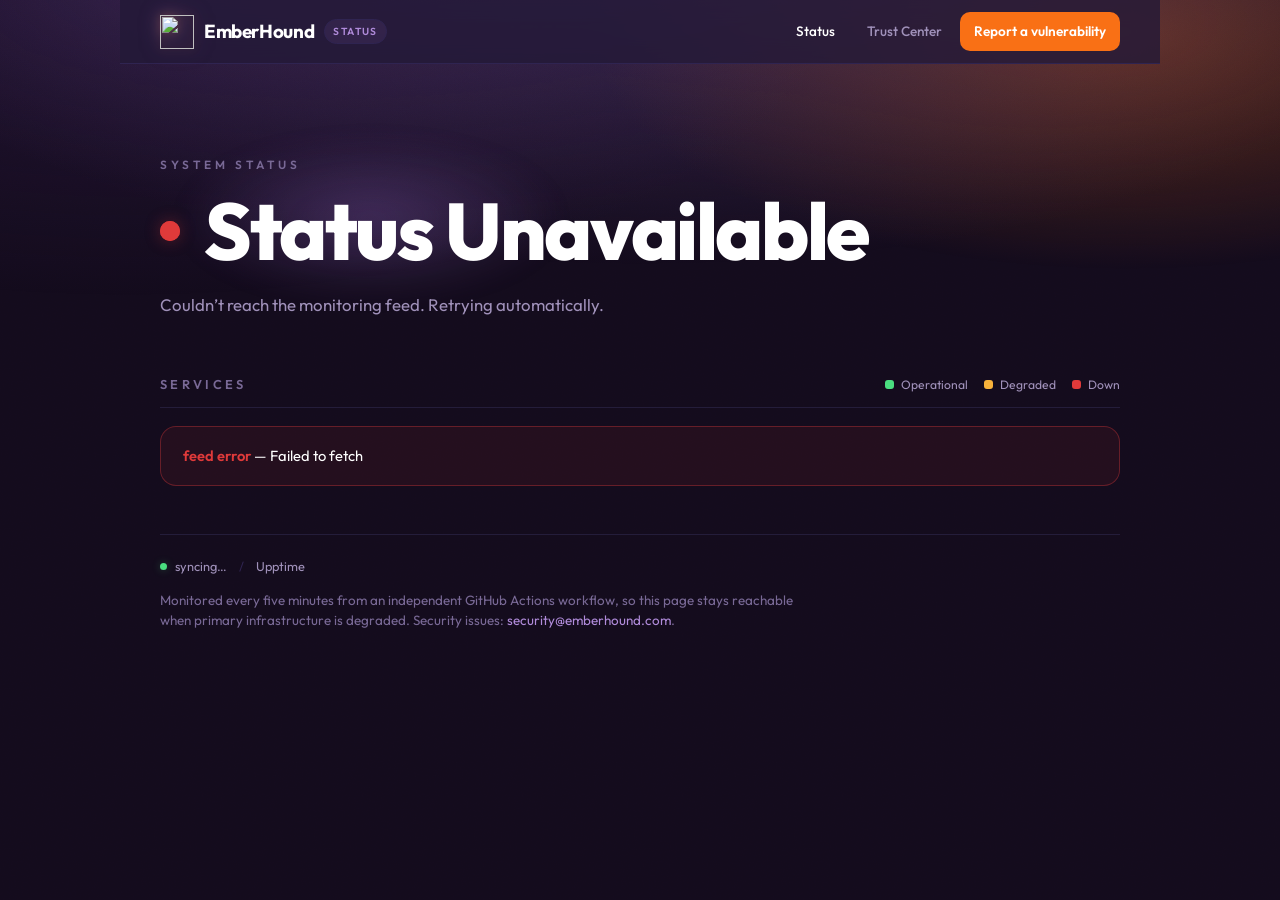
==== docs/index.html @ faf20314 "Add custom EmberHound-branded status page in /docs Replaces the generic default Upptime Svelte theme" ====
<!DOCTYPE html>
<html lang="en">
<head>
  <meta charset="UTF-8" />
  <meta name="viewport" content="width=device-width, initial-scale=1.0" />
  <title>EmberHound — Service Status</title>
  <meta name="description" content="Real-time and historical status of EmberHound services. Monitored every five minutes from an independent GitHub Actions workflow." />
  <meta name="theme-color" content="#140c1d" />
  <link rel="icon" href="https://emberhound.com/logo-icon.png" />

  <!-- Open Graph -->
  <meta property="og:title" content="EmberHound — Service Status" />
  <meta property="og:description" content="Real-time and historical status of EmberHound services." />
  <meta property="og:image" content="https://emberhound.com/logo-icon.png" />
  <meta property="og:type" content="website" />

  <link rel="preconnect" href="https://fonts.googleapis.com" />
  <link rel="preconnect" href="https://fonts.gstatic.com" crossorigin />
  <link href="https://fonts.googleapis.com/css2?family=Outfit:wght@400;500;600;700;800&display=swap" rel="stylesheet" />

  <link rel="stylesheet" href="assets/styles.css" />
</head>
<body>
  <!-- atmosphere layers -->
  <div class="bg-glow" aria-hidden="true"></div>
  <div class="bg-grain" aria-hidden="true"></div>
  <div class="bg-scan" aria-hidden="true"></div>

  <div class="shell">
    <header class="masthead">
      <a class="wordmark" href="/" aria-label="EmberHound status home">
        <span class="wordmark__mark">
          <img src="https://emberhound.com/logo-icon.png" alt="" width="34" height="34" aria-hidden="true" />
        </span>
        <span class="wordmark__text">EmberHound</span>
        <span class="wordmark__tag">Status</span>
      </a>

      <nav class="nav" aria-label="Primary">
        <a class="nav__link nav__link--active" href="/">Status</a>
        <a class="nav__link" href="https://emberhound.com/trust">Trust Center</a>
        <a class="nav__link nav__link--cta" href="mailto:security@emberhound.com">Report a vulnerability</a>
      </nav>
    </header>

    <main>
      <!-- HERO VERDICT -->
      <section class="verdict" id="verdict" aria-live="polite" aria-busy="true">
        <p class="verdict__eyebrow">System Status</p>
        <div class="verdict__line">
          <span class="verdict__dot" id="verdict-dot" data-state="loading"></span>
          <h1 class="verdict__headline" id="verdict-headline">Connecting&hellip;</h1>
        </div>
        <p class="verdict__sub" id="verdict-sub">
          Fetching live signal from the monitoring workflow.
        </p>
      </section>

      <!-- SERVICES -->
      <section class="services" aria-label="Monitored services">
        <div class="services__head">
          <h2 class="services__title">Services</h2>
          <span class="services__legend">
            <span class="legend__item"><i class="legend__sw legend__sw--up"></i>Operational</span>
            <span class="legend__item"><i class="legend__sw legend__sw--degraded"></i>Degraded</span>
            <span class="legend__item"><i class="legend__sw legend__sw--down"></i>Down</span>
          </span>
        </div>
        <div id="services" class="services__list" role="list">
          <!-- skeleton placeholders, replaced on load -->
          <div class="card card--skeleton" role="listitem"></div>
          <div class="card card--skeleton" role="listitem"></div>
          <div class="card card--skeleton" role="listitem"></div>
          <div class="card card--skeleton" role="listitem"></div>
        </div>
      </section>
    </main>

    <footer class="footer">
      <div class="footer__meta">
        <span class="footer__sync" id="sync">
          <span class="footer__sync-dot"></span>
          <span id="sync-text">syncing&hellip;</span>
        </span>
        <span class="footer__sep" aria-hidden="true">/</span>
        <span class="footer__gen" id="generator">Upptime</span>
      </div>
      <p class="footer__note">
        Monitored every five minutes from an independent GitHub&nbsp;Actions workflow, so this page stays
        reachable when primary infrastructure is degraded. Security issues:
        <a href="mailto:security@emberhound.com">security@emberhound.com</a>.
      </p>
    </footer>
  </div>

  <!-- floating tooltip for history ticks -->
  <div class="tip" id="tip" role="status" aria-hidden="true"></div>

  <script src="assets/app.js" defer></script>
</body>
</html>
---- docs/assets/styles.css ----
/* =========================================================================
   EmberHound Status — aligned to the emberhound.com brand system.
   Tokens mirror the app's CSS variables (HSL), font Outfit, 1rem radii,
   violet primary + orange secondary on a deep-indigo ground.
   ========================================================================= */

:root {
  /* surfaces — from app: --background 268 43% 8%, --card 258 37% 16% */
  --bg:        hsl(268 43% 8%);
  --bg-2:      hsl(266 40% 6%);
  --panel:     hsl(258 36% 15%);
  --panel-2:   hsl(257 36% 19%);
  --panel-80:  hsl(258 37% 16% / .8);
  --line:      hsl(254 38% 23%);
  --line-soft: hsl(256 34% 17%);

  /* ink — foreground white, muted-foreground 262 23% 65% */
  --ink:       hsl(0 0% 100%);
  --ink-soft:  hsl(262 30% 82%);
  --ink-dim:   hsl(262 23% 65%);
  --ink-faint: hsl(262 18% 50%);

  /* brand — primary violet 268 40% 56%, secondary orange 24 95% 53% */
  --primary:      hsl(268 40% 56%);
  --primary-soft: hsl(268 52% 70%);
  --primary-glow: hsl(268 40% 56% / .40);
  --accent:       hsl(24 95% 53%);
  --accent-soft:  hsl(24 95% 62%);
  --accent-glow:  hsl(24 95% 53% / .32);

  /* semantic — app status tokens */
  --up:        hsl(142 69% 58%);
  --up-glow:   hsl(142 69% 58% / .30);
  --degraded:  hsl(38 92% 60%);
  --deg-glow:  hsl(38 92% 60% / .30);
  --down:      hsl(0 72% 55%);
  --down-glow: hsl(0 72% 55% / .35);

  /* type — Outfit everywhere, like the app */
  --display: "Outfit", ui-sans-serif, system-ui, sans-serif;
  --body:    "Outfit", ui-sans-serif, system-ui, sans-serif;

  --radius:    16px;   /* app --radius: 1rem */
  --radius-sm: 10px;
  --radius-xs: 8px;
  --maxw:      1040px;
}

* { box-sizing: border-box; }
html { -webkit-text-size-adjust: 100%; }

body {
  margin: 0;
  min-height: 100vh;
  background: var(--bg);
  color: var(--ink);
  font-family: var(--body);
  font-size: 16px;
  line-height: 1.5;
  -webkit-font-smoothing: antialiased;
  text-rendering: optimizeLegibility;
  overflow-x: hidden;
}

::selection { background: var(--primary); color: #fff; }

a { color: var(--primary-soft); text-decoration: none; }
a:hover { color: #fff; }

:focus-visible {
  outline: 2px solid var(--primary-soft);
  outline-offset: 3px;
  border-radius: 4px;
}

/* ---------------------------------------------------------------- atmosphere */
.bg-glow {
  position: fixed; inset: 0; z-index: -3; pointer-events: none;
  background:
    radial-gradient(120% 75% at 50% -14%, var(--primary-glow), transparent 58%),
    radial-gradient(80% 50% at 88% 4%, var(--accent-glow), transparent 52%),
    radial-gradient(100% 60% at 10% 0%, hsl(268 45% 30% / .25), transparent 55%);
  animation: breathe 10s ease-in-out infinite;
}
.bg-grain {
  position: fixed; inset: 0; z-index: -2; pointer-events: none;
  opacity: .035; mix-blend-mode: soft-light;
  background-image: url("data:image/svg+xml,%3Csvg xmlns='http://www.w3.org/2000/svg' width='160' height='160'%3E%3Cfilter id='n'%3E%3CfeTurbulence type='fractalNoise' baseFrequency='0.85' numOctaves='2' stitchTiles='stitch'/%3E%3C/filter%3E%3Crect width='100%25' height='100%25' filter='url(%23n)'/%3E%3C/svg%3E");
}
.bg-scan { display: none; }

@keyframes breathe {
  0%, 100% { opacity: .8;  transform: translateY(0); }
  50%      { opacity: 1;   transform: translateY(8px); }
}

/* ---------------------------------------------------------------- shell */
.shell {
  max-width: var(--maxw);
  margin: 0 auto;
  padding: 0 clamp(16px, 5vw, 40px) 64px;
}

/* ---------------------------------------------------------------- masthead */
.masthead {
  position: sticky; top: 0; z-index: 40;
  display: flex; align-items: center; justify-content: space-between;
  gap: 20px; flex-wrap: wrap;
  height: 64px;
  margin: 0 calc(-1 * clamp(16px, 5vw, 40px)) 8px;
  padding: 0 clamp(16px, 5vw, 40px);
  background: var(--panel-80);
  backdrop-filter: blur(12px);
  -webkit-backdrop-filter: blur(12px);
  border-bottom: 1px solid var(--line);
}
.wordmark { display: inline-flex; align-items: center; gap: 10px; }
.wordmark__mark {
  display: grid; place-items: center; width: 34px; height: 34px;
  filter: drop-shadow(rgba(134,104,181,.5) 0 0 9.6px) drop-shadow(rgba(251,115,20,.25) 0 0 4.8px);
}
.wordmark__mark img { width: 100%; height: 100%; object-fit: contain; }
.wordmark__text {
  font-family: var(--display);
  font-weight: 700; font-size: 1.18rem; letter-spacing: -.02em;
  color: var(--ink);
}
.wordmark__tag {
  font-weight: 600; font-size: .64rem; letter-spacing: .14em; text-transform: uppercase;
  color: var(--primary-soft);
  padding: 4px 8px; border-radius: 999px;
  border: 1px solid var(--line);
  background: hsl(268 40% 56% / .12);
}

.nav { display: flex; align-items: center; gap: 4px; flex-wrap: wrap; }
.nav__link {
  font-size: .85rem; font-weight: 500;
  color: var(--ink-dim);
  padding: 8px 13px; border-radius: 10px;
  border: 1px solid transparent;
  transition: color .18s, border-color .18s, background .18s;
}
.nav__link:hover { color: #fff; background: hsl(257 41% 35% / .35); }
.nav__link--active { color: #fff; }
.nav__link--cta {
  color: #fff;
  background: var(--accent);
  font-weight: 600;
}
.nav__link--cta:hover { background: var(--accent-soft); color: #2a1402; }

/* ---------------------------------------------------------------- verdict */
.verdict {
  position: relative;
  padding: clamp(44px, 9vw, 84px) 0 clamp(34px, 6vw, 52px);
}
.verdict::before {
  content: ""; position: absolute; z-index: -1;
  left: -6%; top: 12%; width: 56%; height: 74%;
  background: radial-gradient(closest-side, var(--primary-glow), transparent 72%);
  filter: blur(16px); opacity: .9;
  transition: background .6s ease;
}
.verdict[data-tone="up"]::before       { background: radial-gradient(closest-side, var(--up-glow), transparent 72%); }
.verdict[data-tone="down"]::before     { background: radial-gradient(closest-side, var(--down-glow), transparent 72%); }
.verdict[data-tone="degraded"]::before { background: radial-gradient(closest-side, var(--deg-glow), transparent 72%); }

.verdict__eyebrow {
  margin: 0 0 18px;
  font-size: .74rem; font-weight: 600;
  letter-spacing: .34em; text-transform: uppercase;
  color: var(--ink-faint);
}
.verdict__line { display: flex; align-items: center; gap: clamp(14px, 2.4vw, 24px); }

.verdict__dot {
  flex: none;
  width: clamp(14px, 2.2vw, 20px); height: clamp(14px, 2.2vw, 20px);
  border-radius: 50%;
  background: var(--ink-faint);
  position: relative;
}
.verdict__dot::after {
  content: ""; position: absolute; inset: 0; border-radius: 50%;
  background: inherit; animation: ping 2.4s cubic-bezier(0,0,.2,1) infinite;
}
.verdict__dot[data-state="up"]       { background: var(--up);       box-shadow: 0 0 16px var(--up-glow); }
.verdict__dot[data-state="degraded"] { background: var(--degraded); box-shadow: 0 0 16px var(--deg-glow); }
.verdict__dot[data-state="down"]     { background: var(--down);     box-shadow: 0 0 16px var(--down-glow); }
@keyframes ping {
  0%   { transform: scale(1);   opacity: .7; }
  70%  { transform: scale(2.6); opacity: 0; }
  100% { transform: scale(2.6); opacity: 0; }
}

.verdict__headline {
  margin: 0;
  font-family: var(--display);
  font-weight: 800;
  font-size: clamp(2.4rem, 8vw, 5rem);
  line-height: .98;
  letter-spacing: -.03em;
  color: var(--ink);
}
.verdict[data-tone="degraded"] .verdict__headline { color: var(--degraded); }
.verdict[data-tone="down"]     .verdict__headline { color: var(--down); }

.verdict__sub {
  margin: 22px 0 0; max-width: 56ch;
  color: var(--ink-dim); font-size: 1.05rem;
}
.verdict__sub b { color: #fff; font-weight: 600; }

/* ---------------------------------------------------------------- services */
.services { margin-top: 6px; }
.services__head {
  display: flex; align-items: baseline; justify-content: space-between;
  gap: 16px; flex-wrap: wrap;
  margin-bottom: 18px;
  padding-bottom: 12px;
  border-bottom: 1px solid var(--line-soft);
}
.services__title {
  margin: 0;
  font-size: .8rem; font-weight: 600;
  letter-spacing: .26em; text-transform: uppercase;
  color: var(--ink-faint);
}
.services__legend { display: flex; gap: 16px; flex-wrap: wrap; }
.legend__item {
  display: inline-flex; align-items: center; gap: 7px;
  font-size: .76rem; color: var(--ink-dim);
}
.legend__sw { width: 9px; height: 9px; border-radius: 3px; display: inline-block; }
.legend__sw--up { background: var(--up); }
.legend__sw--degraded { background: var(--degraded); }
.legend__sw--down { background: var(--down); }

.services__list { display: flex; flex-direction: column; gap: 14px; }

/* ---------------------------------------------------------------- card */
.card {
  position: relative;
  background: linear-gradient(180deg, var(--panel-2), var(--panel));
  border: 1px solid var(--line);
  border-radius: var(--radius);
  padding: 20px clamp(18px, 2.6vw, 26px);
  overflow: hidden;
  transition: border-color .22s, transform .22s, box-shadow .22s;
}
.card::before {
  content: ""; position: absolute; left: 0; top: 0; bottom: 0; width: 3px;
  background: var(--ink-faint);
  transition: background .22s, box-shadow .22s;
}
.card[data-status="up"]::before   { background: var(--up);   box-shadow: 0 0 14px var(--up-glow); }
.card[data-status="down"]::before { background: var(--down); box-shadow: 0 0 14px var(--down-glow); }
.card:hover {
  border-color: hsl(268 35% 40%);
  transform: translateY(-2px);
  box-shadow: 0 16px 44px -24px hsl(268 60% 4% / .9), 0 0 0 1px var(--primary-glow);
}

.card__top {
  display: flex; align-items: center; justify-content: space-between;
  gap: 16px; margin-bottom: 18px;
}
.card__id { display: flex; align-items: center; gap: 12px; min-width: 0; }
.card__icon {
  width: 26px; height: 26px; border-radius: 7px; flex: none;
  background: var(--bg-2); border: 1px solid var(--line);
  object-fit: contain; padding: 3px;
}
.card__name {
  margin: 0; font-family: var(--display);
  font-weight: 600; font-size: 1.18rem; letter-spacing: -.01em;
  color: var(--ink);
  white-space: nowrap; overflow: hidden; text-overflow: ellipsis;
}

.pill {
  flex: none;
  display: inline-flex; align-items: center; gap: 7px;
  font-weight: 600;
  font-size: .72rem; letter-spacing: .08em; text-transform: uppercase;
  padding: 6px 12px; border-radius: 999px;
  border: 1px solid var(--line);
  color: var(--ink-dim);
}
.pill__dot { width: 7px; height: 7px; border-radius: 50%; background: currentColor; }
.pill--up   { color: var(--up);   border-color: hsl(142 60% 45% / .4); background: hsl(142 69% 58% / .10); }
.pill--down { color: var(--down); border-color: hsl(0 72% 55% / .45);   background: hsl(0 72% 55% / .12); }
.pill--down .pill__dot { animation: blink 1.1s steps(2, start) infinite; }
@keyframes blink { 50% { opacity: .25; } }

/* metrics row */
.card__metrics {
  display: grid;
  grid-template-columns: minmax(120px, 0.9fr) repeat(4, 1fr);
  gap: 14px 18px;
  align-items: end;
  padding-bottom: 18px;
}
.metric { display: flex; flex-direction: column; gap: 5px; min-width: 0; }
.metric__label {
  font-size: .66rem; font-weight: 600;
  letter-spacing: .14em; text-transform: uppercase; color: var(--ink-faint);
}
.metric__value {
  font-weight: 600;
  font-size: 1.06rem; color: var(--ink);
  font-variant-numeric: tabular-nums;
}
.metric--latency .metric__value { font-size: 1.6rem; font-weight: 700; line-height: 1; }
.metric--latency .metric__value span { font-size: .72rem; font-weight: 500; color: var(--ink-dim); margin-left: 3px; }
.metric__value--good { color: var(--up); }
.metric__value--warn { color: var(--degraded); }
.metric__value--bad  { color: var(--down); }

/* history strip */
.history { padding-top: 16px; border-top: 1px solid var(--line-soft); }
.history__bar { display: flex; gap: 2px; align-items: stretch; height: 34px; }
.tick {
  flex: 1 1 0; min-width: 0; border-radius: 2px;
  background: var(--ink-faint); opacity: .85;
  transition: transform .12s, filter .12s;
  cursor: default;
}
.tick--up   { background: linear-gradient(180deg, var(--up), hsl(142 60% 46%)); }
.tick--degraded { background: linear-gradient(180deg, var(--degraded), hsl(38 88% 48%)); }
.tick--down { background: linear-gradient(180deg, hsl(0 80% 64%), var(--down)); }
.tick--none { background: var(--line); opacity: .55; }
.tick:hover { transform: scaleY(1.12); filter: brightness(1.22); }

.history__foot {
  display: flex; justify-content: space-between;
  margin-top: 9px;
  font-size: .72rem; font-weight: 500; letter-spacing: .02em;
  color: var(--ink-faint);
  font-variant-numeric: tabular-nums;
}

/* skeleton */
.card--skeleton { height: 172px; border-style: dashed; opacity: .5; }
.card--skeleton::after {
  content: ""; position: absolute; inset: 0;
  background: linear-gradient(100deg, transparent 30%, hsl(268 40% 70% / .06) 50%, transparent 70%);
  animation: shimmer 1.4s linear infinite;
}
@keyframes shimmer { from { transform: translateX(-100%); } to { transform: translateX(100%); } }

/* reveal */
.card--live {
  animation: reveal .5s cubic-bezier(.2,.7,.2,1) both;
  animation-delay: calc(var(--i, 0) * 80ms);
}
@keyframes reveal {
  from { opacity: 0; transform: translateY(14px); }
  to   { opacity: 1; transform: translateY(0); }
}

/* error state */
.banner {
  border: 1px solid hsl(0 72% 55% / .35); background: hsl(0 72% 55% / .08);
  border-radius: var(--radius); padding: 18px 22px;
  font-size: .92rem; color: var(--ink);
}
.banner b { color: var(--down); font-weight: 600; }

/* ---------------------------------------------------------------- footer */
.footer { margin-top: 48px; padding-top: 22px; border-top: 1px solid var(--line-soft); }
.footer__meta {
  display: flex; align-items: center; gap: 12px;
  font-size: .8rem; color: var(--ink-faint);
  font-variant-numeric: tabular-nums;
}
.footer__sync { display: inline-flex; align-items: center; gap: 8px; color: var(--ink-dim); }
.footer__sync-dot {
  width: 7px; height: 7px; border-radius: 50%; background: var(--up);
  box-shadow: 0 0 8px var(--up-glow);
  animation: ping 2.4s cubic-bezier(0,0,.2,1) infinite;
}
.footer__sep { color: var(--line); }
.footer__gen { color: var(--ink-dim); }
.footer__note { margin: 14px 0 0; max-width: 72ch; color: var(--ink-faint); font-size: .84rem; }

/* ---------------------------------------------------------------- tooltip */
.tip {
  position: fixed; z-index: 50; pointer-events: none;
  transform: translate(-50%, -120%);
  background: hsl(256 42% 13%); border: 1px solid var(--line);
  color: var(--ink); padding: 7px 10px; border-radius: var(--radius-sm);
  font-size: .76rem; white-space: nowrap;
  font-variant-numeric: tabular-nums;
  box-shadow: 0 12px 34px -12px hsl(268 60% 3% / .85);
  opacity: 0; transition: opacity .12s;
}
.tip[data-show="1"] { opacity: 1; }
.tip b { color: var(--primary-soft); font-weight: 600; }

/* ---------------------------------------------------------------- responsive */
@media (max-width: 720px) {
  .card__metrics { grid-template-columns: repeat(2, 1fr); gap: 14px; }
  .metric--latency { grid-column: 1 / -1; }
  .verdict__sub { font-size: .98rem; }
}
@media (max-width: 440px) {
  .history__bar { height: 28px; }
  .nav__link { padding: 7px 10px; font-size: .8rem; }
  .wordmark__tag { display: none; }
}

/* ---------------------------------------------------------------- motion off */
@media (prefers-reduced-motion: reduce) {
  *, *::before, *::after {
    animation-duration: .001ms !important;
    animation-iteration-count: 1 !important;
    transition-duration: .001ms !important;
  }
  .bg-glow { animation: none; }
}
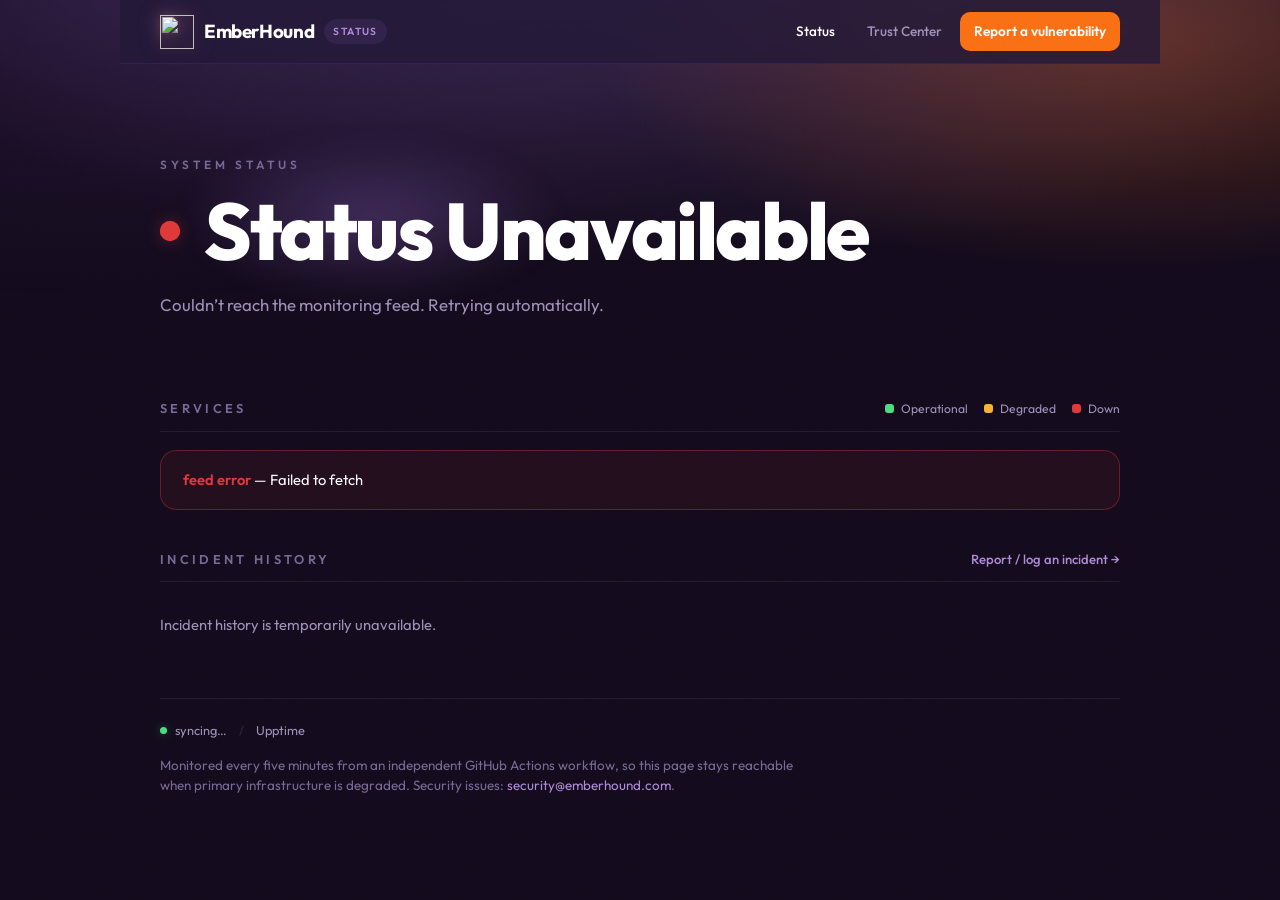
==== commit 72c3d477: "Add incidents & scheduled-maintenance to the status page Surfaces incident notes and maintenance win" ====
--- a/docs/index.html
+++ b/docs/index.html
@@ -56,6 +56,9 @@
         </p>
       </section>
 
+      <!-- ACTIVE INCIDENTS / MAINTENANCE (populated by JS; hidden when none) -->
+      <section class="active" id="active" aria-label="Active incidents and maintenance" hidden></section>
+
       <!-- SERVICES -->
       <section class="services" aria-label="Monitored services">
         <div class="services__head">
@@ -73,6 +76,17 @@
           <div class="card card--skeleton" role="listitem"></div>
           <div class="card card--skeleton" role="listitem"></div>
         </div>
+      </section>
+
+      <!-- INCIDENT HISTORY -->
+      <section class="incidents" aria-label="Incident history">
+        <div class="services__head">
+          <h2 class="services__title">Incident History</h2>
+          <a class="incidents__report" href="https://github.com/buggyde/emberhound-status/issues/new?labels=status" target="_blank" rel="noopener">Report / log an incident &rarr;</a>
+        </div>
+        <ol id="incidents-list" class="incidents__list" aria-live="polite">
+          <li class="incidents__loading">Loading incident history&hellip;</li>
+        </ol>
       </section>
     </main>
 
--- a/docs/assets/styles.css
+++ b/docs/assets/styles.css
@@ -368,6 +368,93 @@
 }
 .banner b { color: var(--down); font-weight: 600; }
 
+/* ---------------------------------------------------------------- active incidents */
+.active { display: flex; flex-direction: column; gap: 12px; margin-bottom: 30px; }
+.incident-banner {
+  position: relative;
+  border: 1px solid var(--line);
+  border-radius: var(--radius);
+  padding: 18px clamp(18px, 2.5vw, 24px) 18px 22px;
+  background: linear-gradient(180deg, var(--panel-2), var(--panel));
+  overflow: hidden;
+}
+.incident-banner::before {
+  content: ""; position: absolute; left: 0; top: 0; bottom: 0; width: 4px;
+}
+.incident-banner--incident { border-color: hsl(0 72% 55% / .4); }
+.incident-banner--incident::before { background: var(--down); box-shadow: 0 0 16px var(--down-glow); }
+.incident-banner--maintenance { border-color: hsl(268 40% 56% / .45); }
+.incident-banner--maintenance::before { background: var(--primary); box-shadow: 0 0 16px var(--primary-glow); }
+
+.incident-banner__head {
+  display: flex; align-items: center; gap: 12px; flex-wrap: wrap; margin-bottom: 8px;
+}
+.incident-banner__tag {
+  font-size: .66rem; font-weight: 700; letter-spacing: .12em; text-transform: uppercase;
+  padding: 4px 9px; border-radius: 999px;
+}
+.incident-banner--incident .incident-banner__tag { color: var(--down); background: hsl(0 72% 55% / .12); }
+.incident-banner--maintenance .incident-banner__tag { color: var(--primary-soft); background: hsl(268 40% 56% / .15); }
+.incident-banner__since {
+  font-size: .78rem; color: var(--ink-dim); font-variant-numeric: tabular-nums;
+}
+.incident-banner__title {
+  display: inline-block; font-weight: 600; font-size: 1.08rem; color: var(--ink);
+  letter-spacing: -.01em;
+}
+.incident-banner__title:hover { color: var(--primary-soft); }
+.incident-banner__note { margin: 8px 0 0; color: var(--ink-dim); font-size: .9rem; }
+
+.chips { display: inline-flex; flex-wrap: wrap; gap: 6px; margin-top: 10px; }
+.chip {
+  font-size: .7rem; font-weight: 500; color: var(--ink-soft);
+  padding: 3px 9px; border-radius: 999px;
+  border: 1px solid var(--line); background: var(--bg-2);
+}
+
+/* ---------------------------------------------------------------- incident history */
+.incidents { margin-top: 40px; }
+.incidents__report { font-size: .82rem; font-weight: 500; color: var(--primary-soft); }
+.incidents__report:hover { color: #fff; }
+.incidents__list { list-style: none; margin: 0; padding: 0; display: flex; flex-direction: column; }
+.incidents__loading { color: var(--ink-faint); font-size: .9rem; padding: 6px 0; }
+.incidents__empty {
+  display: flex; align-items: center; gap: 10px;
+  color: var(--ink-dim); font-size: .92rem; padding: 14px 0;
+}
+.incidents__empty-dot {
+  width: 8px; height: 8px; border-radius: 50%; background: var(--up);
+  box-shadow: 0 0 10px var(--up-glow);
+}
+
+.inc {
+  display: flex; align-items: flex-start; gap: 14px;
+  padding: 15px 4px;
+  border-bottom: 1px solid var(--line-soft);
+}
+.inc:last-child { border-bottom: 0; }
+.inc__dot {
+  flex: none; width: 9px; height: 9px; border-radius: 50%; margin-top: 6px;
+}
+.inc--open .inc__dot     { background: var(--down); box-shadow: 0 0 10px var(--down-glow); animation: blink 1.1s steps(2,start) infinite; }
+.inc--resolved .inc__dot { background: var(--up); }
+.inc__main { flex: 1 1 auto; min-width: 0; }
+.inc__title {
+  display: inline-block; font-weight: 600; font-size: .98rem; color: var(--ink);
+}
+.inc__title:hover { color: var(--primary-soft); }
+.inc__meta {
+  display: flex; flex-wrap: wrap; gap: 7px; margin-top: 4px;
+  font-size: .78rem; color: var(--ink-faint); font-variant-numeric: tabular-nums;
+}
+.inc__sep { color: var(--line); }
+.inc__state {
+  flex: none; font-size: .66rem; font-weight: 700; letter-spacing: .08em; text-transform: uppercase;
+  padding: 4px 10px; border-radius: 999px; border: 1px solid var(--line);
+}
+.inc__state--open     { color: var(--down); background: hsl(0 72% 55% / .1); border-color: hsl(0 72% 55% / .35); }
+.inc__state--resolved { color: var(--up);   background: hsl(142 69% 58% / .08); border-color: hsl(142 60% 45% / .3); }
+
 /* ---------------------------------------------------------------- footer */
 .footer { margin-top: 48px; padding-top: 22px; border-top: 1px solid var(--line-soft); }
 .footer__meta {
